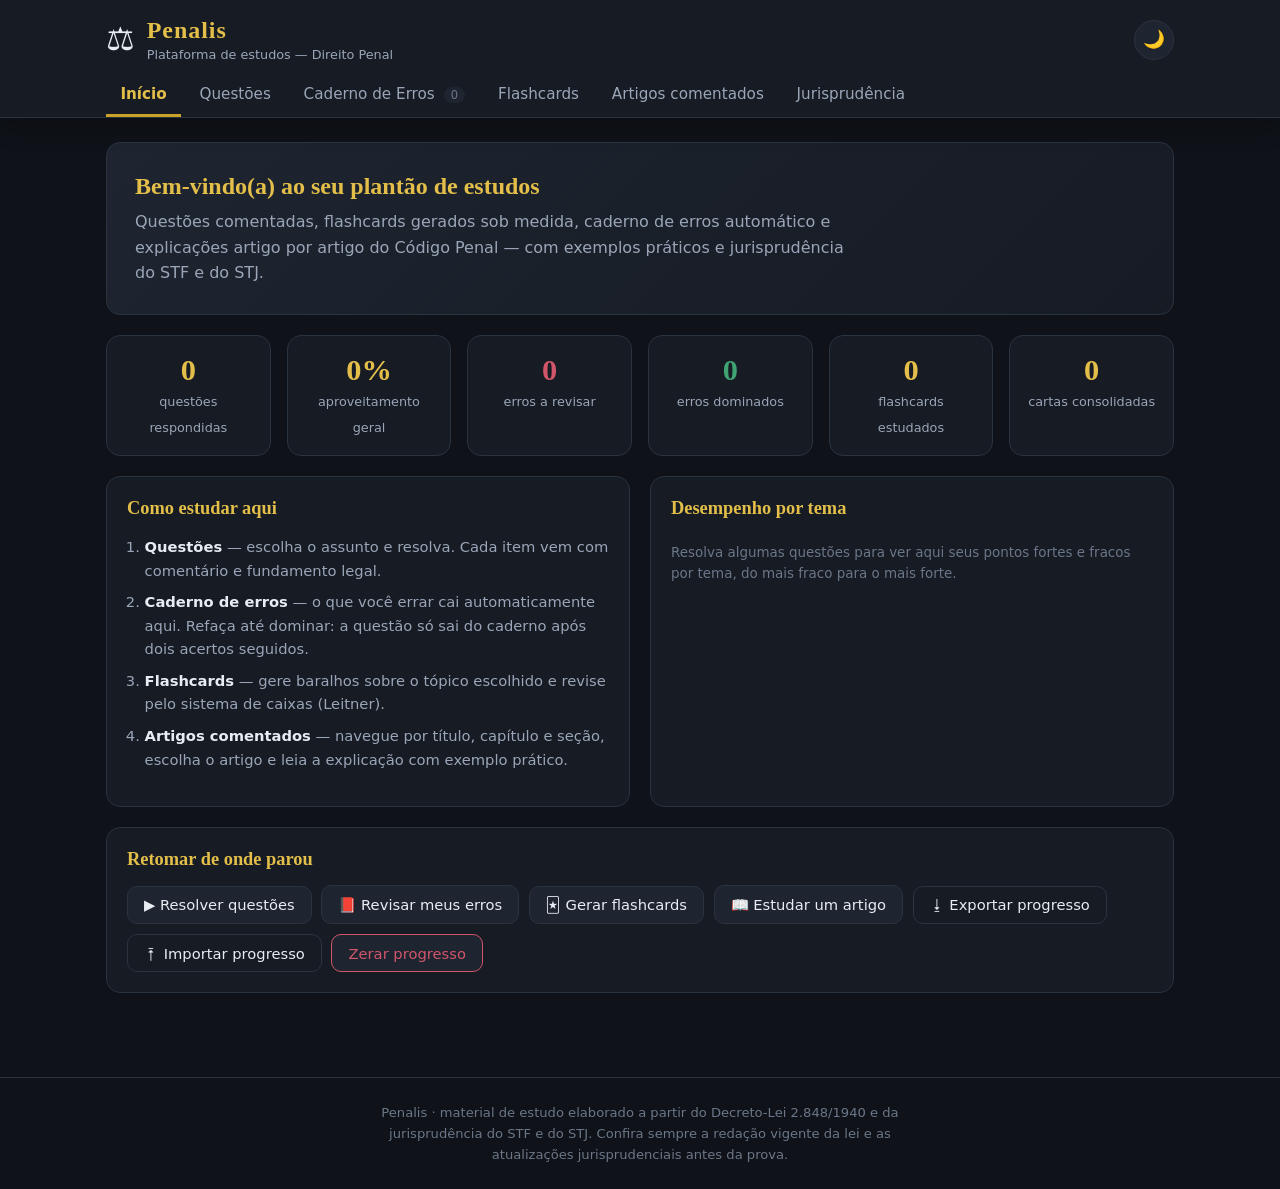
==== index.html @ e3e122ff "Cria Penalis, plataforma de estudos de Direito Penal Aplicação web estática (sem build, sem servidor" ====
<!DOCTYPE html>
<html lang="pt-BR">
<head>
<meta charset="utf-8">
<meta name="viewport" content="width=device-width, initial-scale=1">
<title>Penalis — Plataforma de Estudos de Direito Penal</title>
<meta name="description" content="Questões, flashcards, caderno de erros e explicações comentadas do Código Penal brasileiro.">
<link rel="icon" href="data:image/svg+xml,<svg xmlns='http://www.w3.org/2000/svg' viewBox='0 0 100 100'><text y='.9em' font-size='90'>⚖️</text></svg>">
<link rel="stylesheet" href="assets/css/style.css">
</head>
<body>

<header class="topo">
  <div class="topo-inner">
    <div class="marca">
      <span class="marca-icone">⚖️</span>
      <div>
        <h1>Penalis</h1>
        <p>Plataforma de estudos — Direito Penal</p>
      </div>
    </div>
    <button id="btn-tema" class="btn-icone" title="Alternar tema claro/escuro">🌙</button>
  </div>
  <nav class="abas" id="abas">
    <button class="aba ativa" data-aba="inicio">Início</button>
    <button class="aba" data-aba="questoes">Questões</button>
    <button class="aba" data-aba="erros">Caderno de Erros <span class="badge" id="badge-erros">0</span></button>
    <button class="aba" data-aba="flashcards">Flashcards</button>
    <button class="aba" data-aba="artigos">Artigos comentados</button>
    <button class="aba" data-aba="juris">Jurisprudência</button>
  </nav>
</header>

<main>

<!-- ===================== INÍCIO ===================== -->
<section class="painel ativo" id="painel-inicio">
  <div class="hero">
    <h2>Bem-vindo(a) ao seu plantão de estudos</h2>
    <p>Questões comentadas, flashcards gerados sob medida, caderno de erros automático e explicações artigo por artigo do Código Penal — com exemplos práticos e jurisprudência do STF e do STJ.</p>
  </div>

  <div class="cards-stats" id="stats"></div>

  <div class="grid-2">
    <div class="caixa">
      <h3>Como estudar aqui</h3>
      <ol class="passos">
        <li><strong>Questões</strong> — escolha o assunto e resolva. Cada item vem com comentário e fundamento legal.</li>
        <li><strong>Caderno de erros</strong> — o que você errar cai automaticamente aqui. Refaça até dominar: a questão só sai do caderno após dois acertos seguidos.</li>
        <li><strong>Flashcards</strong> — gere baralhos sobre o tópico escolhido e revise pelo sistema de caixas (Leitner).</li>
        <li><strong>Artigos comentados</strong> — navegue por título, capítulo e seção, escolha o artigo e leia a explicação com exemplo prático.</li>
      </ol>
    </div>
    <div class="caixa">
      <h3>Desempenho por tema</h3>
      <div id="desempenho-temas" class="barras"></div>
    </div>
  </div>

  <div class="caixa">
    <h3>Retomar de onde parou</h3>
    <div class="acoes-rapidas">
      <button class="btn" data-ir="questoes">▶ Resolver questões</button>
      <button class="btn" data-ir="erros">📕 Revisar meus erros</button>
      <button class="btn" data-ir="flashcards">🃏 Gerar flashcards</button>
      <button class="btn" data-ir="artigos">📖 Estudar um artigo</button>
      <button class="btn btn-fantasma" id="btn-exportar">⭳ Exportar progresso</button>
      <button class="btn btn-fantasma" id="btn-importar">⭱ Importar progresso</button>
      <button class="btn btn-perigo" id="btn-zerar">Zerar progresso</button>
    </div>
    <input type="file" id="arquivo-importar" accept="application/json" hidden>
  </div>
</section>

<!-- ===================== QUESTÕES ===================== -->
<section class="painel" id="painel-questoes">
  <div class="caixa" id="config-questoes">
    <h3>Montar sessão de questões</h3>
    <div class="form-grid">
      <label>Tema
        <select id="q-tema"><option value="">Todos os temas</option></select>
      </label>
      <label>Dificuldade
        <select id="q-dif">
          <option value="">Todas</option>
          <option value="facil">Fácil</option>
          <option value="media">Média</option>
          <option value="dificil">Difícil</option>
        </select>
      </label>
      <label>Quantidade
        <select id="q-qtd">
          <option>5</option><option selected>10</option><option>15</option><option>20</option><option>30</option>
        </select>
      </label>
      <label>Tipo
        <select id="q-tipo">
          <option value="">Múltipla escolha e Certo/Errado</option>
          <option value="mc">Somente múltipla escolha</option>
          <option value="ce">Somente certo/errado</option>
        </select>
      </label>
    </div>
    <label class="check"><input type="checkbox" id="q-gerar" checked> Complementar com questões geradas automaticamente a partir do Código Penal e das súmulas</label>
    <label class="check"><input type="checkbox" id="q-ineditas"> Priorizar questões que ainda não respondi</label>
    <div class="acoes-rapidas">
      <button class="btn btn-primario" id="btn-iniciar-q">Iniciar sessão</button>
      <span class="dica" id="q-disponiveis"></span>
    </div>
  </div>

  <div id="sessao-questoes" hidden>
    <div class="barra-progresso"><div id="prog-q"></div></div>
    <div class="caixa" id="area-questao"></div>
    <div class="acoes-rapidas">
      <button class="btn" id="btn-responder">Responder</button>
      <button class="btn btn-primario" id="btn-proxima" hidden>Próxima →</button>
      <button class="btn btn-fantasma" id="btn-encerrar">Encerrar sessão</button>
    </div>
  </div>

  <div class="caixa" id="resumo-questoes" hidden></div>
</section>

<!-- ===================== CADERNO DE ERROS ===================== -->
<section class="painel" id="painel-erros">
  <div class="caixa">
    <h3>Caderno de erros</h3>
    <p class="dica">Toda questão errada entra aqui automaticamente, com seu erro, o gabarito e o comentário. Depois de <strong>dois acertos seguidos</strong> na revisão, ela é considerada dominada e sai do caderno.</p>
    <div class="form-grid">
      <label>Filtrar por tema <select id="e-tema"><option value="">Todos</option></select></label>
      <label>Ordenar por
        <select id="e-ordem">
          <option value="recentes">Mais recentes</option>
          <option value="erros">Mais erradas</option>
          <option value="tema">Tema</option>
        </select>
      </label>
    </div>
    <div class="acoes-rapidas">
      <button class="btn btn-primario" id="btn-revisar-erros">▶ Revisar erros em modo questão</button>
      <button class="btn btn-fantasma" id="btn-limpar-dominadas">Limpar dominadas</button>
    </div>
  </div>
  <div id="lista-erros"></div>
</section>

<!-- ===================== FLASHCARDS ===================== -->
<section class="painel" id="painel-flashcards">
  <div class="caixa" id="config-flash">
    <h3>Gerar flashcards sobre o assunto escolhido</h3>
    <div class="form-grid">
      <label>Fonte do baralho
        <select id="f-fonte">
          <option value="tema">Por tema de estudo</option>
          <option value="estrutura">Por título/capítulo do Código Penal</option>
          <option value="juris">Somente jurisprudência (súmulas e teses)</option>
          <option value="erros">A partir dos meus erros</option>
        </select>
      </label>
      <label id="wrap-f-tema">Tema <select id="f-tema"></select></label>
      <label id="wrap-f-titulo" hidden>Título <select id="f-titulo"></select></label>
      <label id="wrap-f-cap" hidden>Capítulo / Seção <select id="f-cap"></select></label>
      <label>Quantidade
        <select id="f-qtd"><option>10</option><option selected>20</option><option>30</option><option value="999">Todos</option></select>
      </label>
    </div>
    <label class="check"><input type="checkbox" id="f-priorizar" checked> Priorizar cartas das caixas atrasadas (repetição espaçada)</label>
    <div class="acoes-rapidas">
      <button class="btn btn-primario" id="btn-gerar-flash">Gerar baralho</button>
      <span class="dica" id="f-disponiveis"></span>
    </div>
  </div>

  <div id="sessao-flash" hidden>
    <div class="barra-progresso"><div id="prog-f"></div></div>
    <div class="flashcard" id="flashcard">
      <div class="flash-inner">
        <div class="flash-face flash-frente"><span class="flash-tag" id="flash-tema"></span><div id="flash-frente"></div><span class="dica">clique para virar</span></div>
        <div class="flash-face flash-verso"><div id="flash-verso"></div><span class="flash-fonte" id="flash-fonte"></span></div>
      </div>
    </div>
    <div class="acoes-rapidas" id="flash-acoes">
      <button class="btn btn-erro" id="btn-f-errei">Não sabia</button>
      <button class="btn btn-meio" id="btn-f-quase">Quase</button>
      <button class="btn btn-ok" id="btn-f-acertei">Sabia</button>
      <button class="btn btn-fantasma" id="btn-f-encerrar">Encerrar</button>
    </div>
  </div>
  <div class="caixa" id="resumo-flash" hidden></div>
</section>

<!-- ===================== ARTIGOS ===================== -->
<section class="painel" id="painel-artigos">
  <div class="caixa">
    <h3>Escolha o artigo que deseja estudar</h3>
    <div class="form-grid form-grid-4">
      <label>Parte <select id="a-parte"></select></label>
      <label>Título <select id="a-titulo"></select></label>
      <label>Capítulo / Seção <select id="a-cap"></select></label>
      <label>Artigo <select id="a-art"></select></label>
    </div>
    <div class="acoes-rapidas">
      <input type="search" id="a-busca" placeholder="🔎 Buscar por número ou nome do crime (ex.: 157, peculato, prescrição)" class="busca">
    </div>
    <div id="a-resultados-busca"></div>
  </div>
  <div id="ficha-artigo"></div>
</section>

<!-- ===================== JURISPRUDÊNCIA ===================== -->
<section class="painel" id="painel-juris">
  <div class="caixa">
    <h3>Jurisprudência consolidada</h3>
    <p class="dica">Súmulas e teses do STF e do STJ mais cobradas em Direito Penal.</p>
    <div class="form-grid">
      <label>Tema <select id="j-tema"><option value="">Todos</option></select></label>
      <label>Busca <input type="search" id="j-busca" placeholder="palavra-chave"></label>
    </div>
  </div>
  <div id="lista-juris"></div>
</section>

</main>

<footer>
  <p>Penalis · material de estudo elaborado a partir do Decreto-Lei 2.848/1940 e da jurisprudência do STF e do STJ. Confira sempre a redação vigente da lei e as atualizações jurisprudenciais antes da prova.</p>
</footer>

<script src="data/estrutura.js"></script>
<script src="data/artigos-pg.js"></script>
<script src="data/artigos-pg2.js"></script>
<script src="data/artigos-pe1.js"></script>
<script src="data/artigos-pe2.js"></script>
<script src="data/questoes-pg.js"></script>
<script src="data/questoes-pe.js"></script>
<script src="data/flashcards.js"></script>
<script src="data/jurisprudencia.js"></script>
<script src="assets/js/app.js"></script>
</body>
</html>
---- assets/css/style.css ----
/* =========================================================================
   Penalis — folha de estilo
   ========================================================================= */
:root{
  --bg:#0f1218; --bg-2:#161b24; --bg-3:#1e2530;
  --tinta:#e8ecf3; --tinta-2:#9aa6b8; --tinta-3:#6b7788;
  --borda:#2a3340;
  --acento:#c9a227; --acento-2:#e3bf4a;
  --ok:#3fa374; --erro:#d1566a; --meio:#d49a3a; --info:#5b8dd6;
  --raio:14px; --sombra:0 6px 24px rgba(0,0,0,.28);
  --fonte:"Segoe UI",system-ui,-apple-system,"Helvetica Neue",Arial,sans-serif;
  --serif:Georgia,"Times New Roman",serif;
}
html[data-tema="claro"]{
  --bg:#f4f1ea; --bg-2:#fffdf8; --bg-3:#efe9dc;
  --tinta:#1d2430; --tinta-2:#4f5b6b; --tinta-3:#7c8797;
  --borda:#ded5c4; --acento:#8a6d1f; --acento-2:#a9861f;
  --sombra:0 4px 18px rgba(60,50,30,.12);
}
*{box-sizing:border-box}
body{margin:0;background:var(--bg);color:var(--tinta);font-family:var(--fonte);line-height:1.6;-webkit-font-smoothing:antialiased}
h1,h2,h3,h4{line-height:1.25;margin:0 0 .5rem}
a{color:var(--acento-2)}
main{max-width:1100px;margin:0 auto;padding:1.5rem 1rem 4rem}

/* ---------- topo ---------- */
.topo{position:sticky;top:0;z-index:20;background:var(--bg-2);border-bottom:1px solid var(--borda);box-shadow:var(--sombra)}
.topo-inner{max-width:1100px;margin:0 auto;padding:.9rem 1rem .5rem;display:flex;align-items:center;justify-content:space-between;gap:1rem}
.marca{display:flex;align-items:center;gap:.75rem}
.marca-icone{font-size:2rem}
.marca h1{font-family:var(--serif);font-size:1.5rem;letter-spacing:.04em;color:var(--acento-2);margin:0}
.marca p{margin:0;font-size:.8rem;color:var(--tinta-2)}
.btn-icone{background:var(--bg-3);border:1px solid var(--borda);color:var(--tinta);width:40px;height:40px;border-radius:50%;cursor:pointer;font-size:1.1rem}
.btn-icone:hover{border-color:var(--acento)}
.abas{max-width:1100px;margin:0 auto;padding:0 1rem;display:flex;gap:.25rem;overflow-x:auto;scrollbar-width:thin}
.aba{background:none;border:none;border-bottom:3px solid transparent;color:var(--tinta-2);padding:.7rem .9rem;font-size:.95rem;cursor:pointer;white-space:nowrap;font-family:inherit}
.aba:hover{color:var(--tinta)}
.aba.ativa{color:var(--acento-2);border-bottom-color:var(--acento);font-weight:600}
.badge{background:var(--erro);color:#fff;border-radius:999px;padding:.05rem .45rem;font-size:.72rem;margin-left:.25rem}
.badge[data-zero="1"]{background:var(--bg-3);color:var(--tinta-3)}

/* ---------- estrutura ---------- */
.painel{display:none;animation:entra .25s ease}
.painel.ativo{display:block}
@keyframes entra{from{opacity:0;transform:translateY(6px)}to{opacity:1;transform:none}}
.caixa{background:var(--bg-2);border:1px solid var(--borda);border-radius:var(--raio);padding:1.25rem;margin-bottom:1.25rem}
.caixa h3{font-family:var(--serif);color:var(--acento-2);font-size:1.15rem}
.grid-2{display:grid;grid-template-columns:1fr 1fr;gap:1.25rem}
.hero{background:linear-gradient(135deg,var(--bg-3),var(--bg-2));border:1px solid var(--borda);border-radius:var(--raio);padding:1.75rem;margin-bottom:1.25rem}
.hero h2{font-family:var(--serif);color:var(--acento-2)}
.hero p{color:var(--tinta-2);margin:0;max-width:70ch}
footer{border-top:1px solid var(--borda);padding:1.5rem 1rem;text-align:center}
footer p{max-width:70ch;margin:0 auto;color:var(--tinta-3);font-size:.82rem}

/* ---------- formulários ---------- */
.form-grid{display:grid;grid-template-columns:repeat(auto-fit,minmax(190px,1fr));gap:.9rem;margin:.75rem 0}
.form-grid-4{grid-template-columns:repeat(auto-fit,minmax(170px,1fr))}
label{display:flex;flex-direction:column;gap:.3rem;font-size:.85rem;color:var(--tinta-2)}
select,input[type=search],input[type=text],textarea{background:var(--bg-3);border:1px solid var(--borda);color:var(--tinta);border-radius:9px;padding:.55rem .65rem;font-size:.92rem;font-family:inherit;width:100%}
select:focus,input:focus,textarea:focus{outline:2px solid var(--acento);outline-offset:1px}
.busca{max-width:520px}
.check{flex-direction:row;align-items:center;gap:.5rem;margin:.4rem 0;cursor:pointer}
.check input{accent-color:var(--acento)}
.dica{color:var(--tinta-3);font-size:.84rem}

/* ---------- botões ---------- */
.btn{background:var(--bg-3);border:1px solid var(--borda);color:var(--tinta);padding:.6rem 1rem;border-radius:10px;cursor:pointer;font-size:.92rem;font-family:inherit;transition:.15s}
.btn:hover{border-color:var(--acento);transform:translateY(-1px)}
.btn-primario{background:var(--acento);border-color:var(--acento);color:#15181f;font-weight:600}
.btn-primario:hover{background:var(--acento-2)}
.btn-fantasma{background:none}
.btn-perigo{border-color:var(--erro);color:var(--erro)}
.btn-ok{border-color:var(--ok);color:var(--ok)}
.btn-erro{border-color:var(--erro);color:var(--erro)}
.btn-meio{border-color:var(--meio);color:var(--meio)}
.btn:disabled{opacity:.45;cursor:not-allowed;transform:none}
.acoes-rapidas{display:flex;flex-wrap:wrap;gap:.6rem;align-items:center;margin-top:.9rem}

/* ---------- estatísticas ---------- */
.cards-stats{display:grid;grid-template-columns:repeat(auto-fit,minmax(150px,1fr));gap:1rem;margin-bottom:1.25rem}
.stat{background:var(--bg-2);border:1px solid var(--borda);border-radius:var(--raio);padding:1rem;text-align:center}
.stat b{display:block;font-size:1.9rem;font-family:var(--serif);color:var(--acento-2);line-height:1.2}
.stat span{font-size:.8rem;color:var(--tinta-2)}
.barras{display:flex;flex-direction:column;gap:.6rem;max-height:340px;overflow:auto}
.barra-item{font-size:.83rem}
.barra-item .rot{display:flex;justify-content:space-between;color:var(--tinta-2);margin-bottom:.2rem}
.barra-trilha{background:var(--bg-3);border-radius:999px;height:8px;overflow:hidden}
.barra-preenche{height:100%;background:linear-gradient(90deg,var(--ok),var(--acento));border-radius:999px}
.passos{padding-left:1.1rem;color:var(--tinta-2);font-size:.92rem}
.passos li{margin-bottom:.5rem}
.passos strong{color:var(--tinta)}

/* ---------- questões ---------- */
.barra-progresso{background:var(--bg-3);height:6px;border-radius:999px;overflow:hidden;margin-bottom:1rem}
.barra-progresso>div{height:100%;background:var(--acento);width:0;transition:width .3s}
.meta-q{display:flex;flex-wrap:wrap;gap:.5rem;margin-bottom:.9rem}
.tag{background:var(--bg-3);border:1px solid var(--borda);border-radius:999px;padding:.15rem .7rem;font-size:.75rem;color:var(--tinta-2)}
.tag-facil{border-color:var(--ok);color:var(--ok)}
.tag-media{border-color:var(--meio);color:var(--meio)}
.tag-dificil{border-color:var(--erro);color:var(--erro)}
.tag-gerada{border-color:var(--info);color:var(--info)}
.enunciado{font-size:1.05rem;margin-bottom:1rem}
.alternativas{display:flex;flex-direction:column;gap:.55rem}
.alt{display:flex;gap:.7rem;align-items:flex-start;background:var(--bg-3);border:1px solid var(--borda);border-radius:10px;padding:.7rem .85rem;cursor:pointer;transition:.15s}
.alt:hover{border-color:var(--acento)}
.alt.selecionada{border-color:var(--acento);box-shadow:inset 0 0 0 1px var(--acento)}
.alt.correta{border-color:var(--ok);background:color-mix(in srgb,var(--ok) 12%,var(--bg-3))}
.alt.errada{border-color:var(--erro);background:color-mix(in srgb,var(--erro) 12%,var(--bg-3))}
.alt-letra{font-weight:700;color:var(--acento-2);min-width:1.2rem}
.comentario{margin-top:1rem;border-left:3px solid var(--acento);background:var(--bg-3);padding:.85rem 1rem;border-radius:0 10px 10px 0}
.comentario h4{color:var(--acento-2);font-size:.95rem;margin-bottom:.35rem}
.comentario .fundamento{display:block;margin-top:.5rem;font-size:.82rem;color:var(--tinta-3)}
.veredito{font-weight:700;margin-bottom:.4rem}
.veredito.acerto{color:var(--ok)}
.veredito.erro{color:var(--erro)}

/* ---------- caderno de erros ---------- */
.erro-item{background:var(--bg-2);border:1px solid var(--borda);border-left:4px solid var(--erro);border-radius:var(--raio);padding:1rem 1.15rem;margin-bottom:.9rem}
.erro-item.dominada{border-left-color:var(--ok);opacity:.75}
.erro-item h4{font-size:.98rem;margin-bottom:.4rem}
.erro-meta{display:flex;flex-wrap:wrap;gap:.4rem;margin-bottom:.6rem}
.erro-detalhe{font-size:.9rem;color:var(--tinta-2)}
.erro-detalhe b{color:var(--tinta)}
.nota{margin-top:.6rem}
.nota textarea{min-height:60px;resize:vertical}
.vazio{text-align:center;color:var(--tinta-3);padding:2.5rem 1rem;font-style:italic}

/* ---------- flashcards ---------- */
.flashcard{perspective:1400px;margin:0 auto 1rem;max-width:660px;min-height:290px;cursor:pointer}
.flash-inner{position:relative;width:100%;min-height:290px;transition:transform .55s;transform-style:preserve-3d}
.flashcard.virado .flash-inner{transform:rotateY(180deg)}
.flash-face{position:absolute;inset:0;backface-visibility:hidden;background:var(--bg-2);border:1px solid var(--borda);border-radius:var(--raio);padding:1.6rem;display:flex;flex-direction:column;justify-content:center;gap:.8rem;box-shadow:var(--sombra)}
.flash-frente{border-top:4px solid var(--acento);font-size:1.15rem;text-align:center}
.flash-verso{transform:rotateY(180deg);border-top:4px solid var(--ok);font-size:1rem;overflow:auto}
.flash-tag{position:absolute;top:.8rem;left:1rem;font-size:.72rem;color:var(--tinta-3)}
.flash-fonte{font-size:.8rem;color:var(--tinta-3);border-top:1px dashed var(--borda);padding-top:.5rem}
.flash-frente .dica{position:absolute;bottom:.8rem;left:0;right:0;text-align:center}

/* ---------- artigos ---------- */
.ficha{background:var(--bg-2);border:1px solid var(--borda);border-radius:var(--raio);padding:1.5rem;margin-bottom:1.25rem}
.ficha-cabeca{border-bottom:1px solid var(--borda);padding-bottom:.9rem;margin-bottom:1.1rem}
.ficha-cabeca h2{font-family:var(--serif);color:var(--acento-2);font-size:1.5rem;margin-bottom:.2rem}
.ficha-cabeca .trilha{font-size:.82rem;color:var(--tinta-3)}
.bloco{margin-bottom:1.35rem}
.bloco h4{color:var(--acento-2);font-size:.92rem;text-transform:uppercase;letter-spacing:.06em;margin-bottom:.5rem}
.lei{font-family:var(--serif);background:var(--bg-3);border-left:3px solid var(--acento);padding:1rem 1.1rem;border-radius:0 10px 10px 0;font-size:.98rem}
.bloco ul{padding-left:1.15rem;margin:0}
.bloco li{margin-bottom:.5rem}
.exemplo{background:color-mix(in srgb,var(--info) 10%,var(--bg-2));border:1px solid color-mix(in srgb,var(--info) 35%,var(--borda));border-radius:10px;padding:1rem 1.1rem}
.exemplo h4{color:var(--info)}
.atencao{background:color-mix(in srgb,var(--meio) 10%,var(--bg-2));border:1px solid color-mix(in srgb,var(--meio) 35%,var(--borda));border-radius:10px;padding:1rem 1.1rem}
.atencao h4{color:var(--meio)}
.juris-lista{display:flex;flex-direction:column;gap:.65rem}
.juris-item{background:var(--bg-3);border:1px solid var(--borda);border-radius:10px;padding:.8rem 1rem;font-size:.9rem}
.juris-item b{color:var(--acento-2);display:block;margin-bottom:.2rem;font-size:.84rem}
.resultado-busca{display:block;width:100%;text-align:left;background:var(--bg-3);border:1px solid var(--borda);border-radius:9px;padding:.55rem .8rem;margin-top:.4rem;cursor:pointer;color:var(--tinta);font-family:inherit;font-size:.9rem}
.resultado-busca:hover{border-color:var(--acento)}
.resultado-busca b{color:var(--acento-2)}
.acoes-ficha{display:flex;flex-wrap:wrap;gap:.6rem;margin-top:1rem;padding-top:1rem;border-top:1px solid var(--borda)}
mark{background:var(--acento);color:#15181f;border-radius:3px;padding:0 .15rem}

@media(max-width:780px){
  .grid-2{grid-template-columns:1fr}
  .marca p{display:none}
  main{padding:1rem .75rem 3rem}
  .caixa{padding:1rem}
}
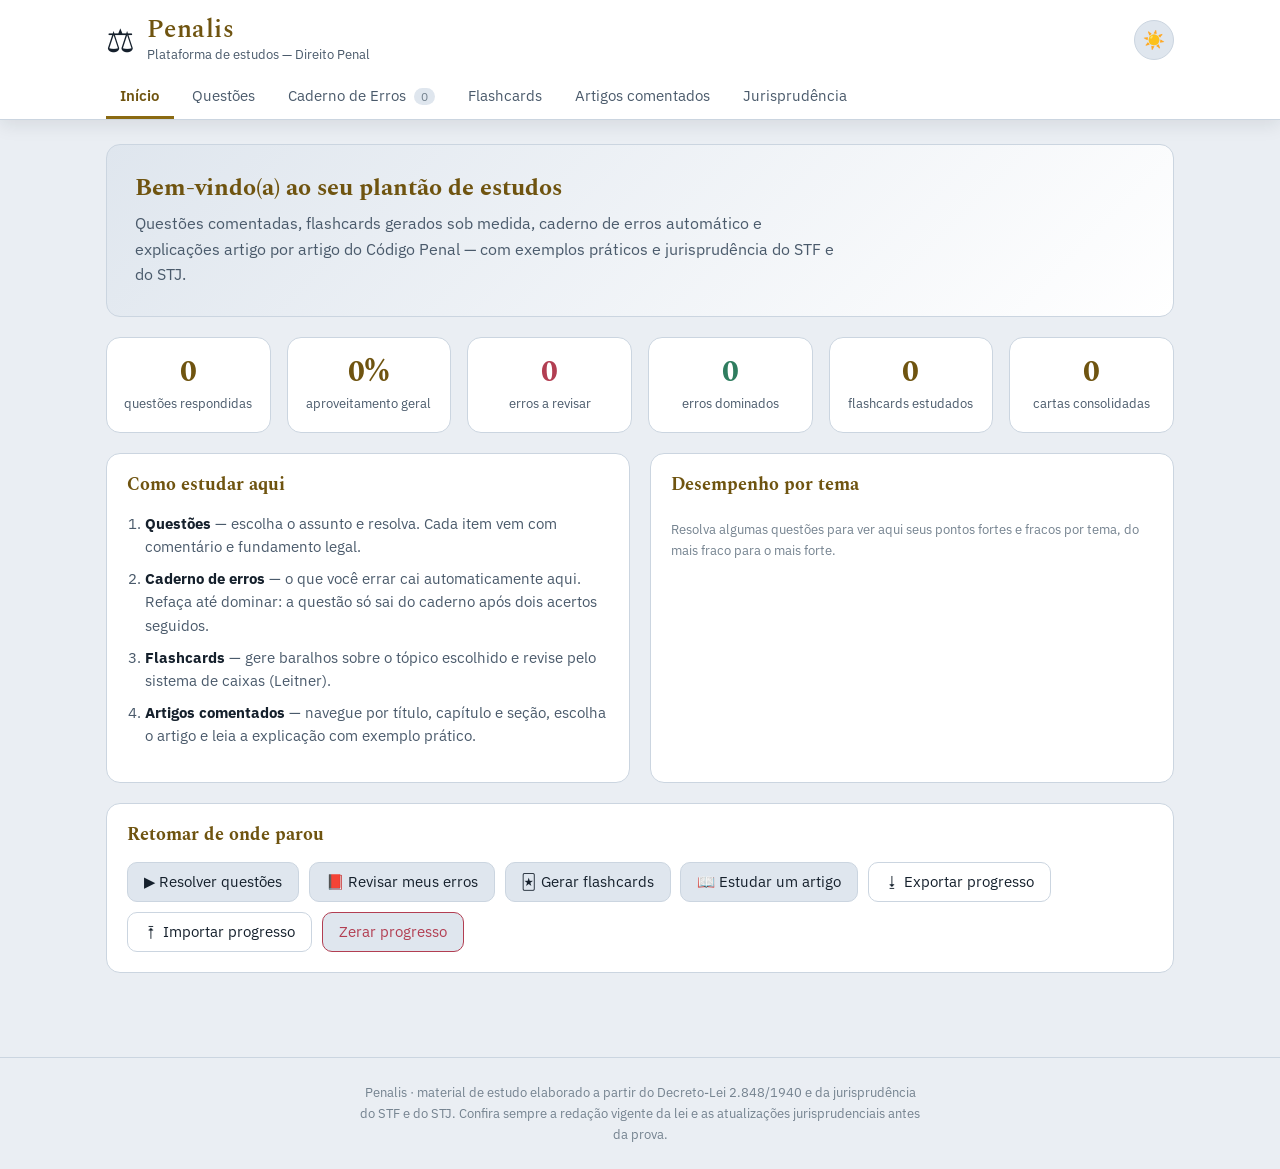
==== commit eb514ad3: "Refina identidade visual e adapta a página para publicação - Paleta de tinta azul-ardósia com acento" ====
--- a/index.html
+++ b/index.html
@@ -6,6 +6,9 @@
 <title>Penalis — Plataforma de Estudos de Direito Penal</title>
 <meta name="description" content="Questões, flashcards, caderno de erros e explicações comentadas do Código Penal brasileiro.">
 <link rel="icon" href="data:image/svg+xml,<svg xmlns='http://www.w3.org/2000/svg' viewBox='0 0 100 100'><text y='.9em' font-size='90'>⚖️</text></svg>">
+<link rel="preconnect" href="https://fonts.googleapis.com">
+<link rel="preconnect" href="https://fonts.gstatic.com" crossorigin>
+<link rel="stylesheet" href="https://fonts.googleapis.com/css2?family=IBM+Plex+Sans:wght@400;500;600&family=Spectral:wght@500;600&display=swap">
 <link rel="stylesheet" href="assets/css/style.css">
 </head>
 <body>
--- a/assets/css/style.css
+++ b/assets/css/style.css
@@ -1,34 +1,40 @@
 /* =========================================================================
    Penalis — folha de estilo
+   Paleta: tinta de processo (azul-ardósia profundo) + latão das balanças.
+   Tipografia: Spectral (títulos, ar de doutrina impressa) + IBM Plex Sans.
+   O tema padrão é escuro; o claro é ativado pelo seletor data-tema="claro",
+   que o app ajusta ao tema do próprio leitor no primeiro carregamento.
    ========================================================================= */
 :root{
-  --bg:#0f1218; --bg-2:#161b24; --bg-3:#1e2530;
-  --tinta:#e8ecf3; --tinta-2:#9aa6b8; --tinta-3:#6b7788;
-  --borda:#2a3340;
-  --acento:#c9a227; --acento-2:#e3bf4a;
-  --ok:#3fa374; --erro:#d1566a; --meio:#d49a3a; --info:#5b8dd6;
-  --raio:14px; --sombra:0 6px 24px rgba(0,0,0,.28);
-  --fonte:"Segoe UI",system-ui,-apple-system,"Helvetica Neue",Arial,sans-serif;
-  --serif:Georgia,"Times New Roman",serif;
+  --bg:#131a22; --bg-2:#1a232e; --bg-3:#222e3b;
+  --tinta:#e9eef4; --tinta-2:#9fb0c2; --tinta-3:#71839a;
+  --borda:#2d3b4b;
+  --acento:#c39b2e; --acento-2:#e2c163;
+  --ok:#4aa583; --erro:#d4677a; --meio:#d99a3c; --info:#6c9ede;
+  --raio:14px; --sombra:0 6px 26px rgba(4,8,14,.4);
+  --fonte:"IBM Plex Sans",system-ui,-apple-system,"Segoe UI",Arial,sans-serif;
+  --serif:"Spectral",Georgia,"Times New Roman",serif;
 }
 html[data-tema="claro"]{
-  --bg:#f4f1ea; --bg-2:#fffdf8; --bg-3:#efe9dc;
-  --tinta:#1d2430; --tinta-2:#4f5b6b; --tinta-3:#7c8797;
-  --borda:#ded5c4; --acento:#8a6d1f; --acento-2:#a9861f;
-  --sombra:0 4px 18px rgba(60,50,30,.12);
+  --bg:#eaeef3; --bg-2:#ffffff; --bg-3:#dfe6ee;
+  --tinta:#15202c; --tinta-2:#4a5a6b; --tinta-3:#74828f;
+  --borda:#cbd5e0; --acento:#8a6a12; --acento-2:#6f5410;
+  --ok:#2f7d5f; --erro:#b23e52; --meio:#a3721f; --info:#3a6bb0;
+  --sombra:0 4px 18px rgba(20,32,44,.1);
 }
 *{box-sizing:border-box}
 body{margin:0;background:var(--bg);color:var(--tinta);font-family:var(--fonte);line-height:1.6;-webkit-font-smoothing:antialiased}
-h1,h2,h3,h4{line-height:1.25;margin:0 0 .5rem}
+h1,h2,h3,h4{line-height:1.25;margin:0 0 .5rem;text-wrap:balance}
+.enunciado,.erro-detalhe,.bloco li{max-width:72ch}
 a{color:var(--acento-2)}
 main{max-width:1100px;margin:0 auto;padding:1.5rem 1rem 4rem}
 
 /* ---------- topo ---------- */
-.topo{position:sticky;top:0;z-index:20;background:var(--bg-2);border-bottom:1px solid var(--borda);box-shadow:var(--sombra)}
+.topo{position:sticky;top:env(safe-area-inset-top,0px);z-index:20;background:var(--bg-2);border-bottom:1px solid var(--borda);box-shadow:var(--sombra)}
 .topo-inner{max-width:1100px;margin:0 auto;padding:.9rem 1rem .5rem;display:flex;align-items:center;justify-content:space-between;gap:1rem}
 .marca{display:flex;align-items:center;gap:.75rem}
 .marca-icone{font-size:2rem}
-.marca h1{font-family:var(--serif);font-size:1.5rem;letter-spacing:.04em;color:var(--acento-2);margin:0}
+.marca h1{font-family:var(--serif);font-size:1.55rem;font-weight:600;letter-spacing:.02em;color:var(--acento-2);margin:0}
 .marca p{margin:0;font-size:.8rem;color:var(--tinta-2)}
 .btn-icone{background:var(--bg-3);border:1px solid var(--borda);color:var(--tinta);width:40px;height:40px;border-radius:50%;cursor:pointer;font-size:1.1rem}
 .btn-icone:hover{border-color:var(--acento)}
@@ -79,7 +85,7 @@
 /* ---------- estatísticas ---------- */
 .cards-stats{display:grid;grid-template-columns:repeat(auto-fit,minmax(150px,1fr));gap:1rem;margin-bottom:1.25rem}
 .stat{background:var(--bg-2);border:1px solid var(--borda);border-radius:var(--raio);padding:1rem;text-align:center}
-.stat b{display:block;font-size:1.9rem;font-family:var(--serif);color:var(--acento-2);line-height:1.2}
+.stat b{display:block;font-variant-numeric:tabular-nums;font-size:1.9rem;font-family:var(--serif);color:var(--acento-2);line-height:1.2}
 .stat span{font-size:.8rem;color:var(--tinta-2)}
 .barras{display:flex;flex-direction:column;gap:.6rem;max-height:340px;overflow:auto}
 .barra-item{font-size:.83rem}
@@ -165,3 +171,8 @@
   main{padding:1rem .75rem 3rem}
   .caixa{padding:1rem}
 }
+
+@media (prefers-reduced-motion: reduce){
+  *,*::before,*::after{animation-duration:.01ms!important;transition-duration:.01ms!important}
+}
+:focus-visible{outline:2px solid var(--acento-2);outline-offset:2px}
